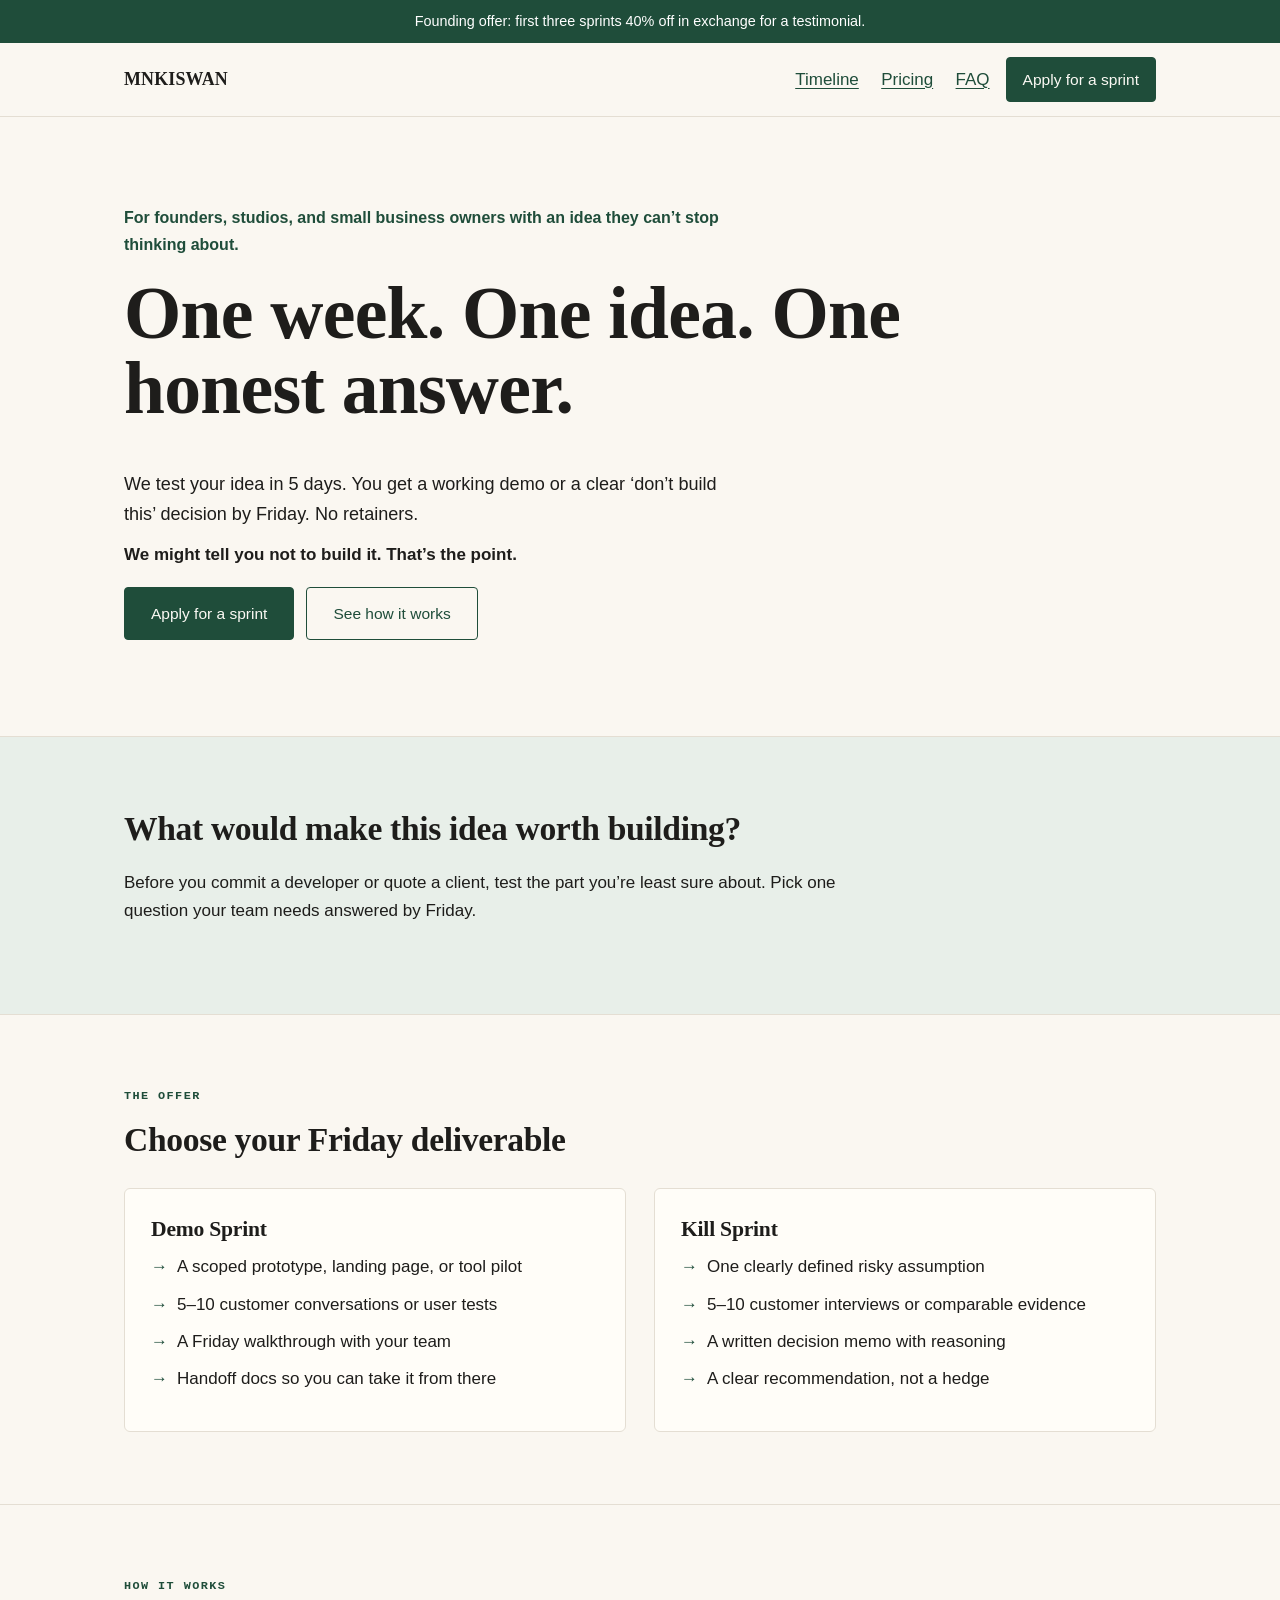
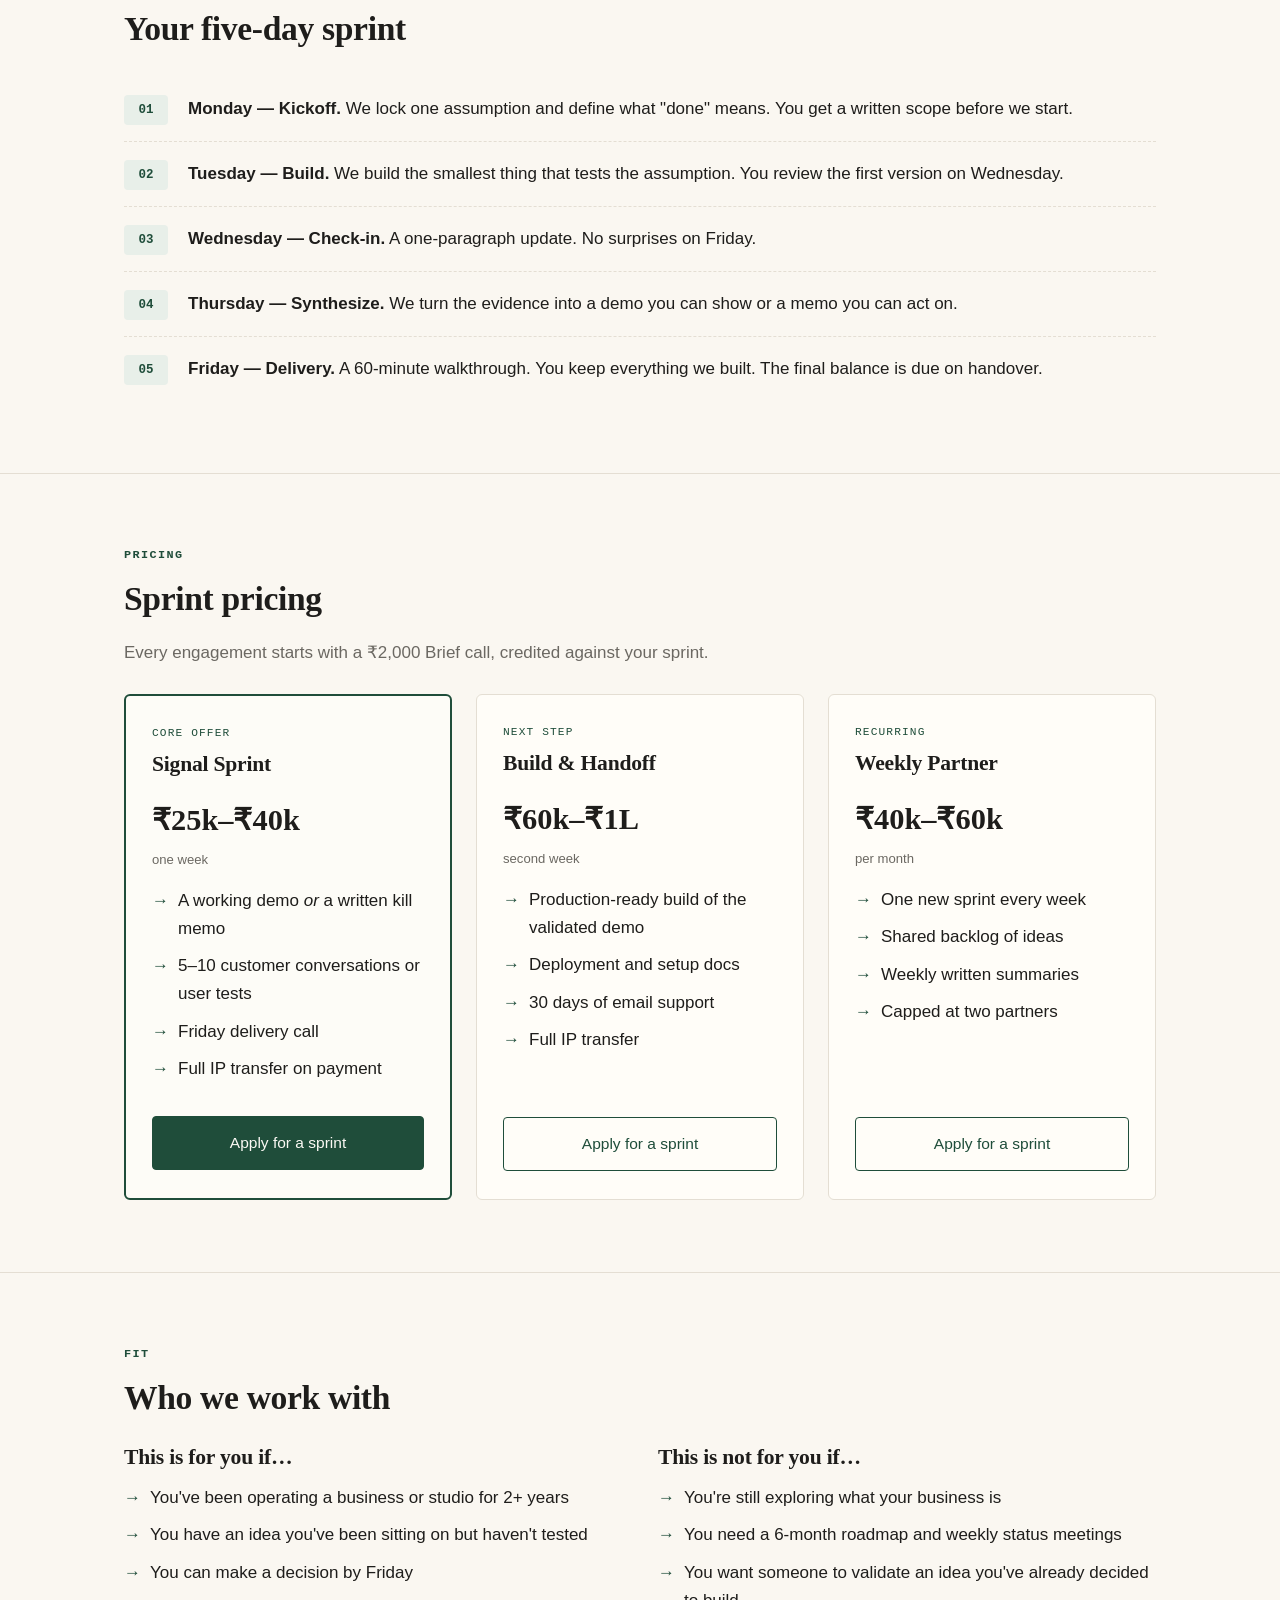
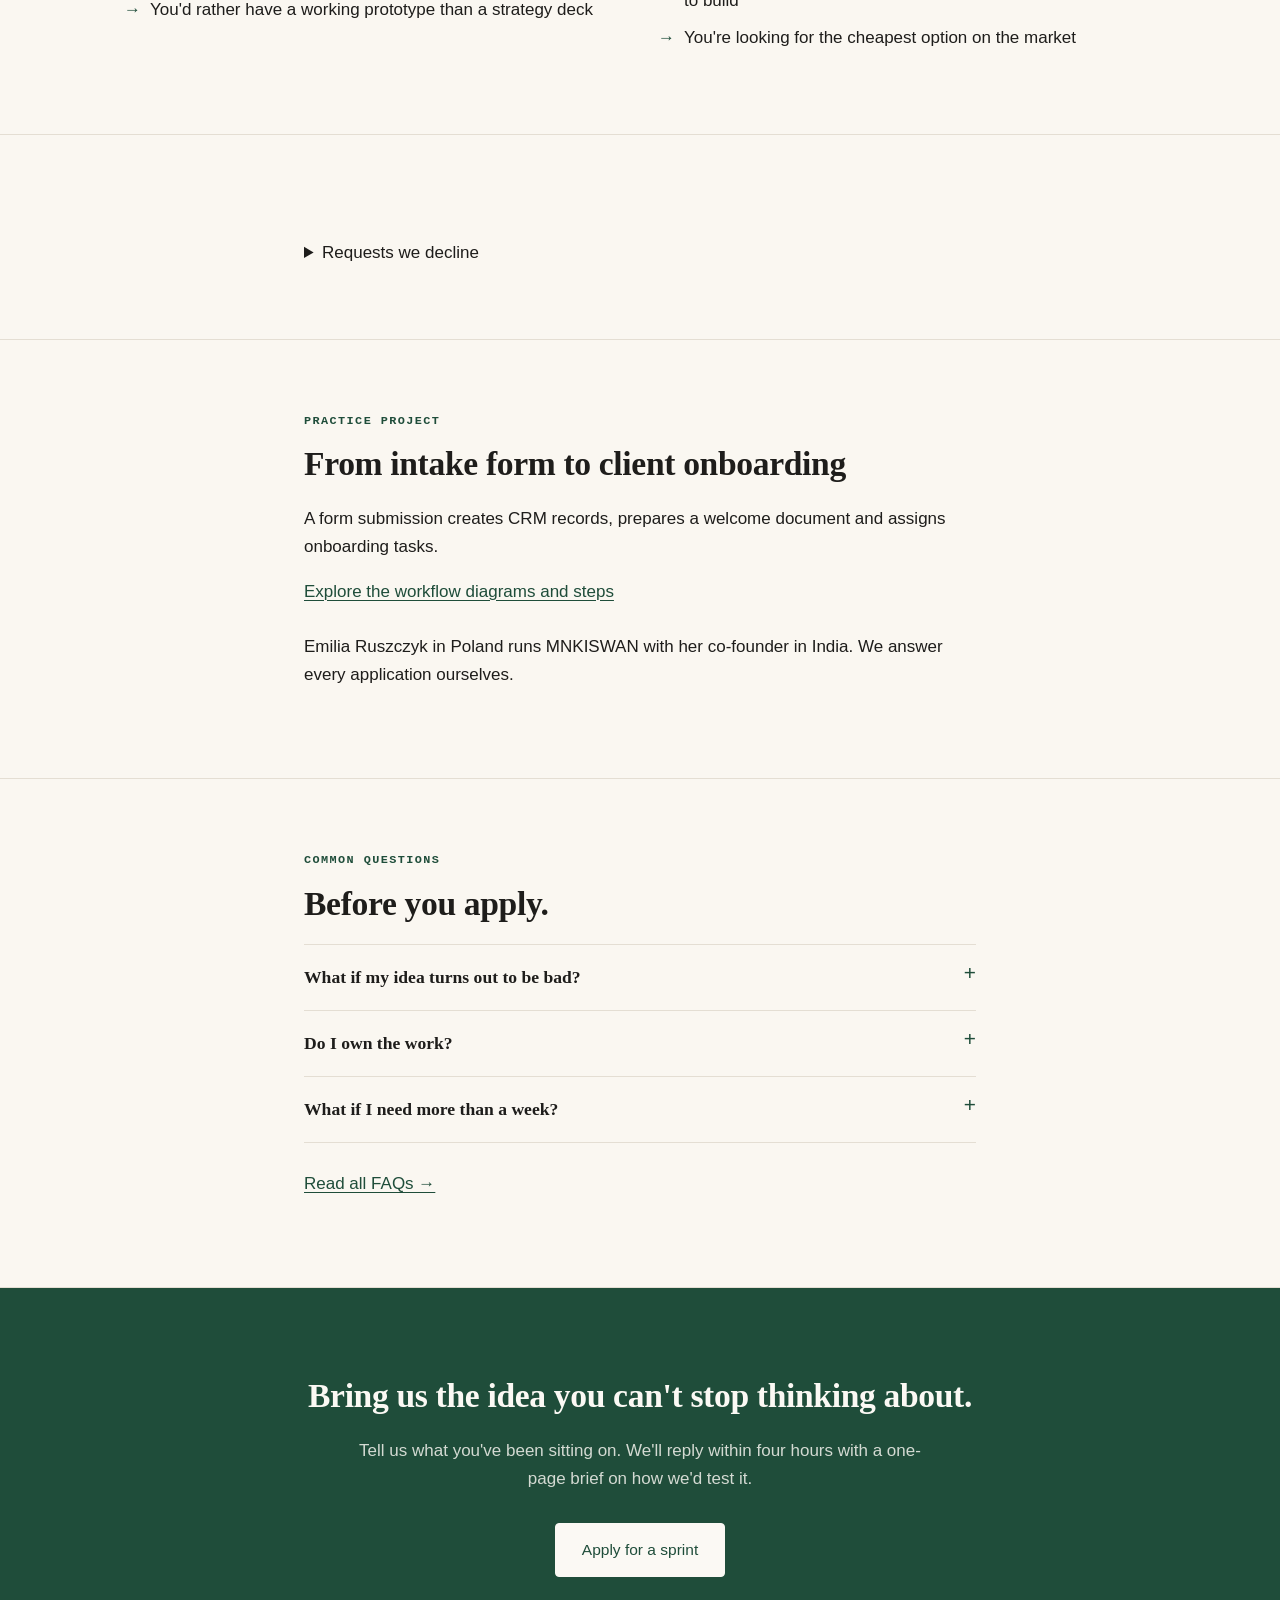
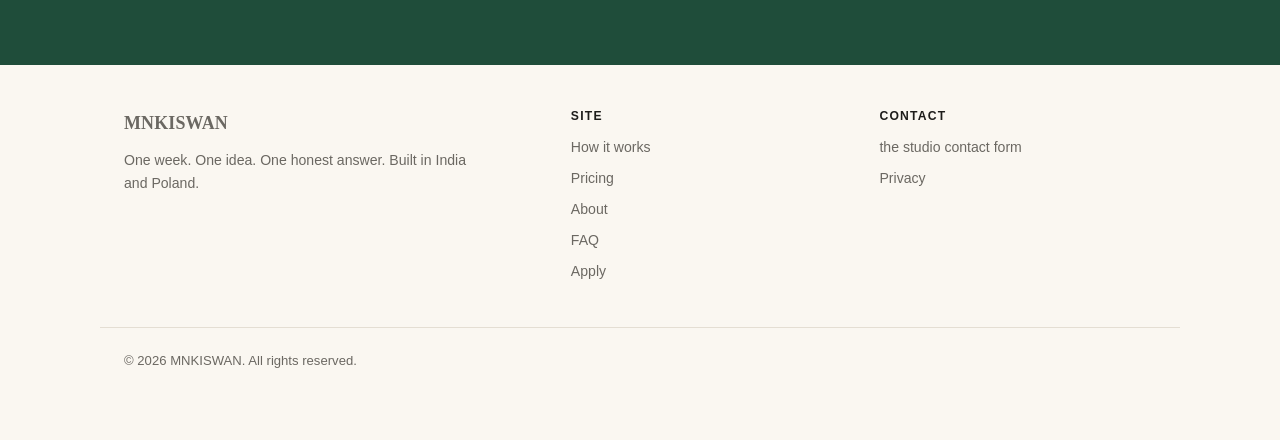
==== sprints/index.html @ 18005c89 "Add sprint site index.html" ====
<!DOCTYPE html>
<html lang="en">
<head>
<meta charset="UTF-8">
<meta name="viewport" content="width=device-width, initial-scale=1.0">
<title>MNKISWAN — One-week sprints for stalled ideas</title>
<meta name="description" content="We take your stalled idea and turn it into a working demo or a clear kill decision in 5 days. No retainers. No six-month roadmaps. Just proof.">

<!-- Open Graph -->
<meta property="og:title" content="MNKISWAN — One week. One idea. One honest answer.">
<meta property="og:description" content="We test your idea in 5 days. You get a working demo or a clear kill decision. No retainers.">
<meta property="og:type" content="website">






<link rel="stylesheet" href="styles.css">
</head>
<body>

<aside class="founding">Founding offer: first three sprints 40% off in exchange for a testimonial.</aside><header class="site-header"><div class="nav"><a class="logo" href="index.html">MNKISWAN</a><nav aria-label="Main"><a href="index.html#how">Timeline</a><a href="index.html#pricing">Pricing</a><a href="faq.html">FAQ</a></nav><a class="btn" href="apply.html">Apply for a sprint</a></div></header>

<main>

  <!-- HERO -->
  <section class="hero">
    <div class="wrap">
      <span class="eyebrow">For founders, studios, and small business owners with an idea they can’t stop thinking about.</span>
      <h1>One week. One idea. One honest answer.</h1>
      <p class="lede">We test your idea in 5 days. You get a working demo or a clear ‘don’t build this’ decision by Friday. No retainers.</p><p><strong>We might tell you not to build it. That’s the point.</strong></p>
      <div class="cta-row">
        <a class="btn" href="apply.html">Apply for a sprint</a>
        <a class="btn btn-ghost" href="#how">See how it works</a>
      </div>
      
    </div>
  </section>

  <section class="problem"><div class="wrap"><h2>What would make this idea worth building?</h2><p>Before you commit a developer or quote a client, test the part you’re least sure about. Pick one question your team needs answered by Friday.</p></div></section>
  <section id="offer">
    <div class="wrap">
      <span class="eyebrow">The offer</span>
      <h2>Choose your Friday deliverable</h2>
      <div class="grid-2 mt-2">
        <div class="card">
          <h3>Demo Sprint</h3>
          <ul class="checklist">
            <li>A scoped prototype, landing page, or tool pilot</li>
            <li>5–10 customer conversations or user tests</li>
            <li>A Friday walkthrough with your team</li>
            <li>Handoff docs so you can take it from there</li>
          </ul>
        </div>
        <div class="card">
          <h3>Kill Sprint</h3>
          <ul class="checklist">
            <li>One clearly defined risky assumption</li>
            <li>5–10 customer interviews or comparable evidence</li>
            <li>A written decision memo with reasoning</li>
            <li>A clear recommendation, not a hedge</li>
          </ul>
        </div>
      </div>
    </div>
  </section>

  <!-- HOW -->
  <section id="how">
    <div class="wrap">
      <span class="eyebrow">How it works</span>
      <h2>Your five-day sprint</h2>
      <ol class="timeline mt-2">
        <li><strong>Monday — Kickoff.</strong> We lock one assumption and define what "done" means. You get a written scope before we start.</li>
        <li><strong>Tuesday — Build.</strong> We build the smallest thing that tests the assumption. You review the first version on Wednesday.</li>
        <li><strong>Wednesday — Check-in.</strong> A one-paragraph update. No surprises on Friday.</li>
        <li><strong>Thursday — Synthesize.</strong> We turn the evidence into a demo you can show or a memo you can act on.</li>
        <li><strong>Friday — Delivery.</strong> A 60-minute walkthrough. You keep everything we built. The final balance is due on handover.</li>
      </ol>
    </div>
  </section>

  <!-- PRICING -->
  <section id="pricing">
    <div class="wrap">
      <span class="eyebrow">Pricing</span>
      <h2>Sprint pricing</h2>
      <p class="muted">Every engagement starts with a ₹2,000 Brief call, credited against your sprint.</p>

      <div class="grid-3 mt-2">
        <div class="card price-card featured">
          <span class="tag">Core offer</span>
          <h3>Signal Sprint</h3>
          <div class="price">₹25k–₹40k <small> one week</small></div>
          <ul class="checklist">
            <li>A working demo <em>or</em> a written kill memo</li>
            <li>5–10 customer conversations or user tests</li>
            <li>Friday delivery call</li>
            <li>Full IP transfer on payment</li>
          </ul>
          <a class="btn btn-block" href="apply.html">Apply for a sprint</a>
        </div>

        <div class="card price-card">
          <span class="tag">Next step</span>
          <h3>Build &amp; Handoff</h3>
          <div class="price">₹60k–₹1L <small> second week</small></div>
          <ul class="checklist">
            <li>Production-ready build of the validated demo</li>
            <li>Deployment and setup docs</li>
            <li>30 days of email support</li>
            <li>Full IP transfer</li>
          </ul>
          <a class="btn btn-ghost btn-block" href="apply.html">Apply for a sprint</a>
        </div>

        <div class="card price-card">
          <span class="tag">Recurring</span>
          <h3>Weekly Partner</h3>
          <div class="price">₹40k–₹60k <small> per month</small></div>
          <ul class="checklist">
            <li>One new sprint every week</li>
            <li>Shared backlog of ideas</li>
            <li>Weekly written summaries</li>
            <li>Capped at two partners</li>
          </ul>
          <a class="btn btn-ghost btn-block" href="apply.html">Apply for a sprint</a>
        </div>
      </div>
    </div>
  </section>

  <!-- FIT -->
  <section>
    <div class="wrap">
      <span class="eyebrow">Fit</span>
      <h2>Who we work with</h2>
      <div class="two-col mt-2">
        <div>
          <h3>This is for you if…</h3>
          <ul class="checklist">
            <li>You've been operating a business or studio for 2+ years</li>
            <li>You have an idea you've been sitting on but haven't tested</li>
            <li>You can make a decision by Friday</li>
            <li>You'd rather have a working prototype than a strategy deck</li>
          </ul>
        </div>
        <div>
          <h3>This is not for you if…</h3>
          <ul class="checklist">
            <li>You're still exploring what your business is</li>
            <li>You need a 6-month roadmap and weekly status meetings</li>
            <li>You want someone to validate an idea you've already decided to build</li>
            <li>You're looking for the cheapest option on the market</li>
          </ul>
        </div>
      </div>
    </div>
  </section>

  <section><div class="wrap narrow"><details class="decline"><summary>Requests we decline</summary><ul><li>Unscoped Uber or Instagram clones</li><li>Equity-only partnerships</li><li>Free pilots. The smallest paid step is the ₹2,000 Brief.</li><li>Website repairs and maintenance</li><li>Dropshipping or passive-income stores</li><li>Instagram follower campaigns</li><li>Full mobile apps in five days. Ask about a PWA or clickable prototype.</li><li>Health, finance or legal projects without a domain expert</li><li>Projects requiring manufacturing or physical inventory</li></ul></details></div></section><section><div class="wrap narrow"><span class="eyebrow">Practice project</span><h2>From intake form to client onboarding</h2><p>A form submission creates CRM records, prepares a welcome document and assigns onboarding tasks.</p><a href="https://mnkiswan.github.io/zoho-flow-portfolio/">Explore the workflow diagrams and steps</a><p class="mt-2">Emilia Ruszczyk in Poland runs MNKISWAN with her co-founder in India. We answer every application ourselves.</p></div></section>
  <section class="faq">
    <div class="wrap narrow">
      <span class="eyebrow">Common questions</span>
      <h2>Before you apply.</h2>

      <details>
        <summary>What if my idea turns out to be bad?</summary>
        <p>You receive the evidence, our recommendation and what would change our decision. You decide whether to build, revise or stop.</p>
      </details>

      <details>
        <summary>Do I own the work?</summary>
        <p>Yes. Full IP transfer on payment. We keep the right to describe the engagement in an anonymized case study.</p>
      </details>

      <details>
        <summary>What if I need more than a week?</summary>
        <p>You can book Build &amp; Handoff for a second week once the scope and price are agreed.</p>
      </details>

      <p class="mt-2"><a href="faq.html">Read all FAQs →</a></p>
    </div>
  </section>

  <!-- FINAL CTA -->
  <section class="final-cta">
    <div class="wrap">
      <h2>Bring us the idea you can't stop thinking about.</h2>
      <p>Tell us what you've been sitting on. We'll reply within four hours with a one-page brief on how we'd test it.</p>
      <a class="btn" href="apply.html">Apply for a sprint</a>
    </div>
  </section>

</main>

<footer class="site-footer">
  <div class="wrap">
    <div>
      <a class="logo" href="index.html">MNKISWAN</a>
      <p class="muted" style="margin-top:10px; max-width:26em;">One week. One idea. One honest answer. Built in India and Poland.</p>
    </div>
    <div>
      <h4>Site</h4>
      <ul>
        <li><a href="#how">How it works</a></li>
        <li><a href="#pricing">Pricing</a></li>
        <li><a href="about.html">About</a></li>
        <li><a href="faq.html">FAQ</a></li>
        <li><a href="apply.html">Apply</a></li>
      </ul>
    </div>
    <div>
      <h4>Contact</h4>
      <ul>
        <li><a href="https://mnkiswanbuildtogether.wordpress.com/contact/">the studio contact form</a></li>
        <li><a href="privacy.html">Privacy</a></li>
      </ul>
    </div>
  </div>
  <div class="wrap footer-base">
    <p>© <span id="year"></span> MNKISWAN. All rights reserved.</p>
  </div>
</footer>

<button type="button" id="settings" hidden>Ad measurement settings</button><dialog id="consent"><h2>Allow ad measurement?</h2><p>Meta can record page views and successful applications. Your form answers are never included in these events.</p><button id="deny">Decline</button> <button id="allow">Allow</button></dialog><script src="config.js"></script><script src="script.js"></script>
</body>
</html>
---- sprints/styles.css ----
/* ============ TOKENS ============ */
*, *::before, *::after { box-sizing: border-box; }

:root {
  --bg: #FAF7F1;
  --card: #FFFDF8;
  --ink: #1E1D1B;
  --muted: #6B6862;
  --green: #1F4D3A;
  --green-hover: #163a2c;
  --green-soft: #E8EFE9;
  --red: #B23A2E;
  --line: #E4DED3;
  --max: 1080px;
  --narrow: 720px;
  --serif: Georgia, "Iowan Old Style", "Times New Roman", serif;
  --sans: -apple-system, BlinkMacSystemFont, "Segoe UI", Roboto, Helvetica, Arial, sans-serif;
  --mono: ui-monospace, "SF Mono", Menlo, Consolas, monospace;
}

html { scroll-behavior: smooth; -webkit-text-size-adjust: 100%; }

body {
  margin: 0;
  background: var(--bg);
  color: var(--ink);
  font-family: var(--sans);
  font-size: 17px;
  line-height: 1.65;
}

img { max-width: 100%; display: block; }

a { color: var(--green); text-decoration: underline; text-underline-offset: 3px; text-decoration-thickness: 1px; }
a:hover { text-decoration-thickness: 2px; }
a:focus-visible { outline: 2px solid var(--green); outline-offset: 3px; border-radius: 2px; }

h1, h2, h3, h4 { font-family: var(--serif); font-weight: 600; line-height: 1.2; letter-spacing: -0.01em; margin: 0 0 .6em; text-align: left; }
h1 { font-size: clamp(2rem, 6vw, 3.1rem); }
h2 { font-size: clamp(1.5rem, 4vw, 2.1rem); }
h3 { font-size: clamp(1.15rem, 2.5vw, 1.35rem); }
p { margin: 0 0 1em; }

.eyebrow {
  font-family: var(--mono);
  font-size: .74rem;
  font-weight: 600;
  letter-spacing: .12em;
  text-transform: uppercase;
  color: var(--green);
  margin-bottom: 1.1em;
  display: block;
}

.wrap { max-width: var(--max); margin: 0 auto; padding: 0 24px; }
.narrow { max-width: var(--narrow); margin: 0 auto; }
section { padding: 72px 0; }
section + section { border-top: 1px solid var(--line); }

/* header */
.site-header { position: sticky; top: 0; z-index: 50; background: rgba(250,247,241,.94); backdrop-filter: blur(8px); border-bottom: 1px solid var(--line); }
.nav { max-width: var(--max); margin: 0 auto; padding: 14px 24px; display: flex; align-items: center; justify-content: space-between; gap: 16px; position: relative; }
.logo { font-family: var(--serif); font-size: 1.12rem; font-weight: 600; color: var(--ink); text-decoration: none; letter-spacing: .01em; }
.nav-links { display: flex; align-items: center; gap: 24px; list-style: none; margin: 0; padding: 0; }
.nav-links a { font-size: .93rem; text-decoration: none; color: var(--ink); }
.nav-links a:hover { color: var(--green); text-decoration: underline; }
.nav-toggle { display: none; background: none; border: 1px solid var(--line); border-radius: 4px; padding: 6px 10px; cursor: pointer; color: var(--ink); font-size: 1rem; }

@media (max-width: 760px) {
  .nav-links {
    display: none;
    position: absolute;
    top: 100%; left: 0; right: 0;
    background: var(--bg);
    border-bottom: 1px solid var(--line);
    flex-direction: column;
    padding: 16px 24px 22px;
    gap: 14px;
    align-items: flex-start;
  }
  .nav-links.open { display: flex; }
  .nav-toggle { display: inline-block; }
}

/* buttons */
.btn {
  display: inline-block;
  background: var(--green);
  color: #FBF9F4;
  text-decoration: none;
  font-family: var(--sans);
  font-size: .97rem;
  font-weight: 500;
  padding: 13px 26px;
  border-radius: 4px;
  border: 1px solid var(--green);
  cursor: pointer;
  transition: background .15s ease;
  text-align: center;
}
.btn:hover { background: var(--green-hover); }
.btn:focus-visible { outline: 2px solid var(--ink); outline-offset: 3px; }
.btn-ghost { background: transparent; color: var(--green); }
.btn-ghost:hover { background: var(--green-soft); }
.btn-sm { padding: 9px 18px; font-size: .9rem; }
.btn-block { display: block; width: 100%; }

/* hero */
.hero { padding: 88px 0 72px; }
.hero h1 { max-width: 15em; }
.hero .lede { font-size: 1.13rem; max-width: 34em; color: var(--ink); margin-bottom: 1.8em; }
.cta-row { display: flex; flex-wrap: wrap; gap: 12px; margin-bottom: 1.4em; }
.micro { font-size: .88rem; color: var(--muted); }

@media (max-width: 600px) {
  .hero { padding: 56px 0 52px; }
  .cta-row .btn { width: 100%; }
}

/* trust bar */
.trust { padding: 26px 0; background: var(--green-soft); border-top: 1px solid var(--line); border-bottom: 1px solid var(--line); text-align: center; }
.trust p { margin: 0; font-size: .95rem; color: var(--green); }

/* grids */
.grid-2 { display: grid; grid-template-columns: 1fr 1fr; gap: 28px; }
.grid-3 { display: grid; grid-template-columns: repeat(3, 1fr); gap: 24px; }
@media (max-width: 820px) { .grid-2, .grid-3 { grid-template-columns: 1fr; } }

/* cards */
.card { background: var(--card); border: 1px solid var(--line); border-radius: 6px; padding: 28px 26px; }
.card h3 { margin-bottom: .5em; }
.card p:last-child, .card ul:last-child { margin-bottom: 0; }

/* lists */
.checklist { list-style: none; padding: 0; margin: 0; }
.checklist li { padding-left: 26px; position: relative; margin-bottom: .55em; }
.checklist li::before { content: "→"; position: absolute; left: 0; color: var(--green); font-weight: 700; }

/* timeline */
.timeline { list-style: none; padding: 0; margin: 0; counter-reset: day; }
.timeline li { position: relative; padding: 18px 0 18px 64px; border-bottom: 1px dashed var(--line); counter-increment: day; }
.timeline li:last-child { border-bottom: none; }
.timeline li::before {
  content: "0" counter(day);
  position: absolute; left: 0; top: 18px;
  font-family: var(--mono); font-size: .78rem; font-weight: 600;
  color: var(--green); background: var(--green-soft);
  width: 44px; height: 30px; border-radius: 4px;
  display: flex; align-items: center; justify-content: center;
}

/* pricing */
.price-card { display: flex; flex-direction: column; }
.price-card .price { font-family: var(--serif); font-size: 1.9rem; font-weight: 600; margin: .2em 0 .1em; }
.price-card .price small { font-family: var(--sans); font-size: .82rem; font-weight: 400; color: var(--muted); display: block; margin-top: 4px; }
.price-card .tag { font-family: var(--mono); font-size: .7rem; letter-spacing: .1em; text-transform: uppercase; color: var(--green); margin-bottom: .8em; }
.price-card.featured { border: 2px solid var(--green); background: #FDFCF7; }
.price-card ul { margin: .8em 0 1.4em; }
.price-card .btn { margin-top: auto; }

/* two-col */
.two-col { display: grid; grid-template-columns: 1fr 1fr; gap: 36px; }
@media (max-width: 820px) { .two-col { grid-template-columns: 1fr; gap: 28px; } }

/* FAQ */
.faq details { border-bottom: 1px solid var(--line); padding: 18px 0; }
.faq details:first-of-type { border-top: 1px solid var(--line); }
.faq summary { cursor: pointer; font-family: var(--serif); font-size: 1.1rem; font-weight: 600; list-style: none; display: flex; justify-content: space-between; gap: 16px; }
.faq summary::-webkit-details-marker { display: none; }
.faq summary::after { content: "+"; font-family: var(--sans); font-weight: 400; color: var(--green); font-size: 1.3rem; line-height: 1; }
.faq details[open] summary::after { content: "−"; }
.faq details p { margin: 14px 0 0; }

/* final cta */
.final-cta { text-align: center; padding: 88px 0; background: var(--green); color: #FBF9F4; }
.final-cta h2 { color: #FBF9F4; max-width: 22em; margin-left: auto; margin-right: auto; text-align: center; }
.final-cta p { color: rgba(251,249,244,.82); max-width: 34em; margin: 0 auto 1.8em; }
.final-cta .btn { background: #FBF9F4; color: var(--green); border-color: #FBF9F4; }
.final-cta .btn:hover { background: #fff; }

/* footer */
.site-footer { padding: 44px 0 56px; font-size: .88rem; color: var(--muted); }
.site-footer .wrap { display: grid; grid-template-columns: 1.5fr 1fr 1fr; gap: 32px; }
.site-footer h4 { font-family: var(--sans); font-size: .76rem; letter-spacing: .1em; text-transform: uppercase; color: var(--ink); margin-bottom: 1em; }
.site-footer ul { list-style: none; padding: 0; margin: 0; }
.site-footer li { margin-bottom: .55em; }
.site-footer a { color: var(--muted); text-decoration: none; }
.site-footer a:hover { color: var(--green); text-decoration: underline; }
.footer-base { border-top: 1px solid var(--line); margin-top: 36px; padding-top: 22px; font-size: .82rem; color: var(--muted); }
@media (max-width: 760px) { .site-footer .wrap { grid-template-columns: 1fr 1fr; } }
@media (max-width: 480px) { .site-footer .wrap { grid-template-columns: 1fr; } }

/* forms */
.form-grid { display: grid; grid-template-columns: 1fr 1fr; gap: 18px; }
.form-field { display: flex; flex-direction: column; gap: 6px; }
.form-field.full { grid-column: 1 / -1; }
.form-field label { font-size: .88rem; font-weight: 600; }
.form-field input, .form-field select, .form-field textarea {
  font-family: var(--sans); font-size: 1rem; padding: 12px 14px;
  border: 1px solid var(--line); border-radius: 4px; background: var(--card); color: var(--ink);
  width: 100%;
}
.form-field input:focus, .form-field select:focus, .form-field textarea:focus {
  outline: 2px solid var(--green); outline-offset: 1px; border-color: var(--green);
}
.form-field textarea { min-height: 130px; resize: vertical; }
.form-note { font-size: .85rem; color: var(--muted); margin-top: 14px; }
@media (max-width: 640px) { .form-grid { grid-template-columns: 1fr; } }

/* utilities */
.mt-2 { margin-top: 1.6em; }
.center { text-align: center; }
.muted { color: var(--muted); }

/* page intro */
.page-intro { padding: 72px 0 48px; border-bottom: 1px solid var(--line); }
.page-intro h1 { max-width: 18em; }
.page-intro .lede { font-size: 1.1rem; max-width: 36em; color: var(--muted); }.founding {background:var(--green);color:white;text-align:center;padding:.6rem 1rem;font-size:.9rem}
.nav nav {display:flex;gap:1.4rem;margin-left:auto}.nav .btn {padding:.55rem 1rem}
.hero h1 {font-size:clamp(2.5rem,6vw,4.6rem);max-width:11em;line-height:1.02}
.hero .eyebrow {text-transform:none;letter-spacing:0;font-family:var(--sans);font-size:1rem;max-width:40em}
.hero .lede {margin-bottom:.75rem}.problem {background:var(--green-soft)} .problem p {max-width:44em}
.decline {margin-top:2rem}.decline summary,button {cursor:pointer}.decline li {margin:.5em 0}
section[id] {scroll-margin-top:5rem}.price {overflow-wrap:anywhere}
dialog {max-width:min(28rem,90vw);border:1px solid var(--line);border-radius:8px;padding:1.5rem}
dialog button,#settings {font:inherit;padding:.5rem .9rem}button:disabled {opacity:.6;cursor:default}
@media(max-width:700px){.nav nav{display:none}.nav{padding:10px 14px;gap:8px}.hero{padding:32px 0}.wrap{padding-inline:18px}section{padding:44px 0}.nav .btn{font-size:.88rem}}

[hidden]{display:none!important}
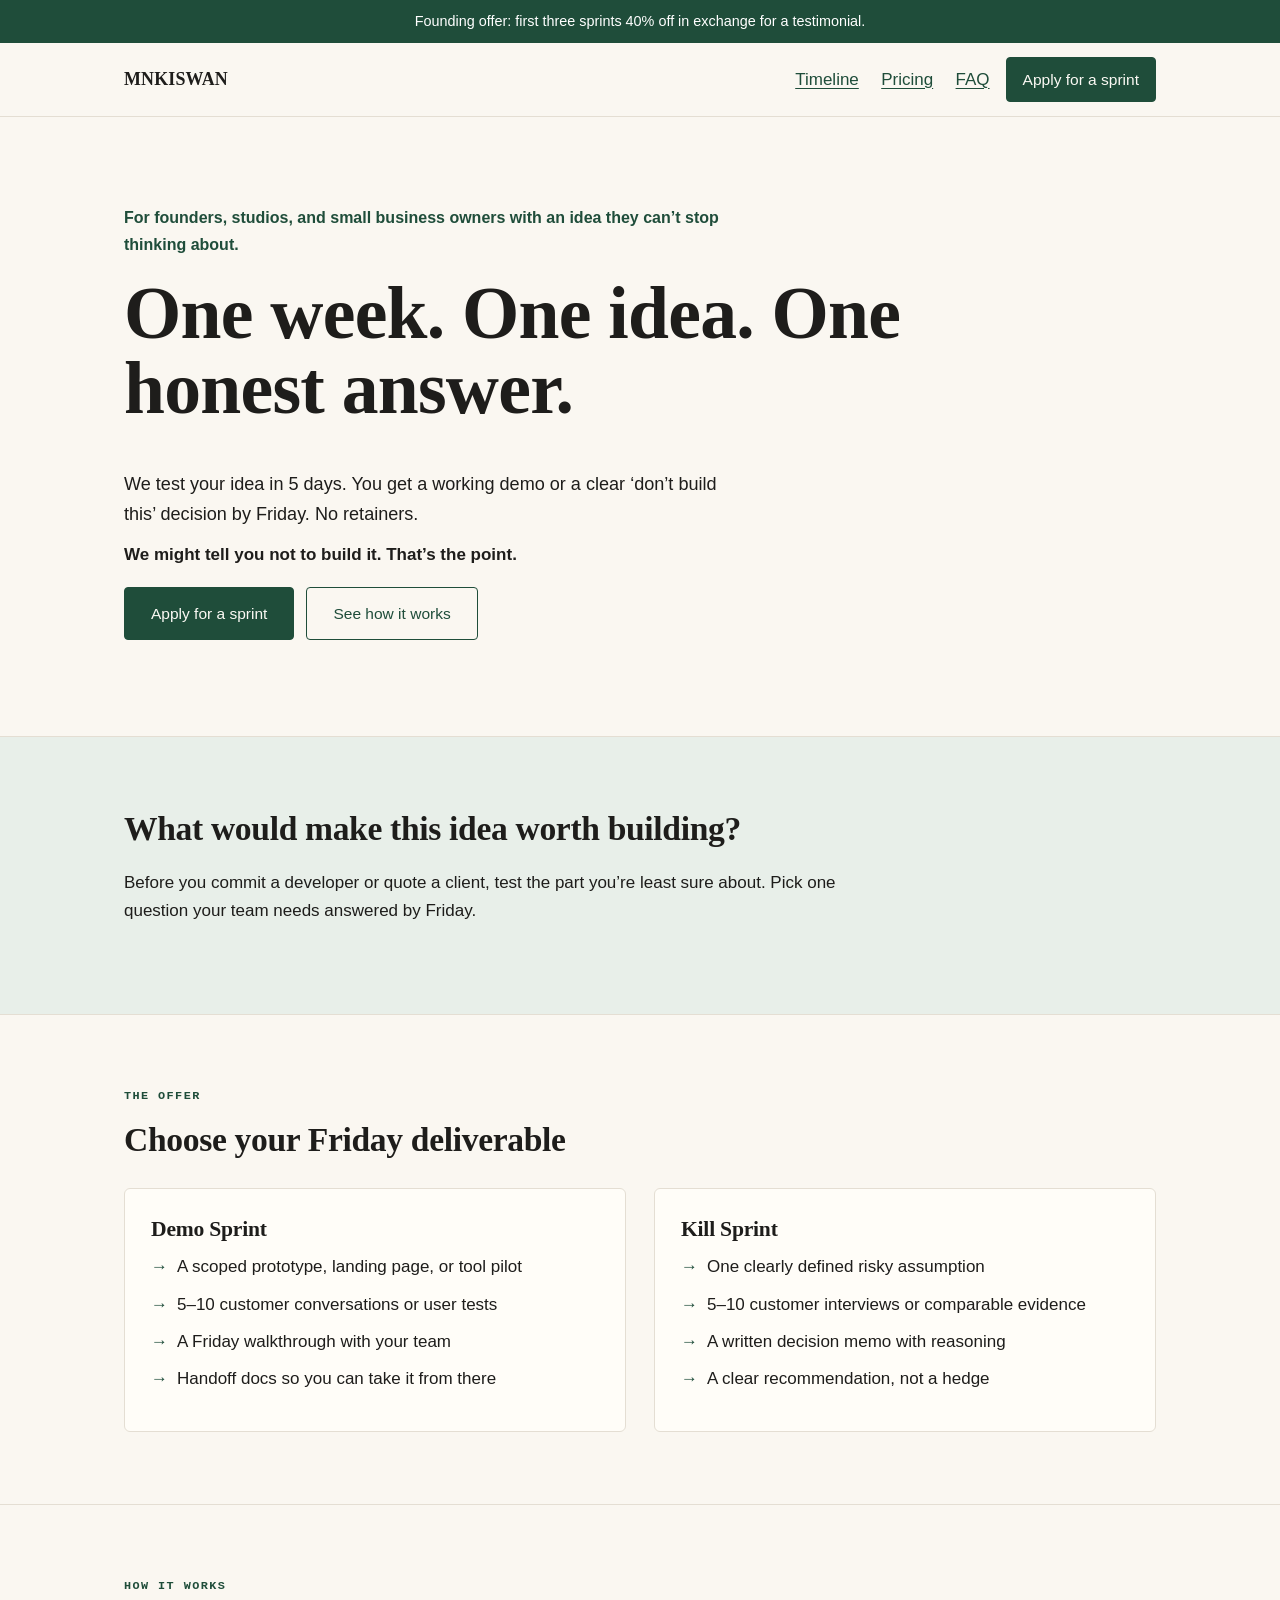
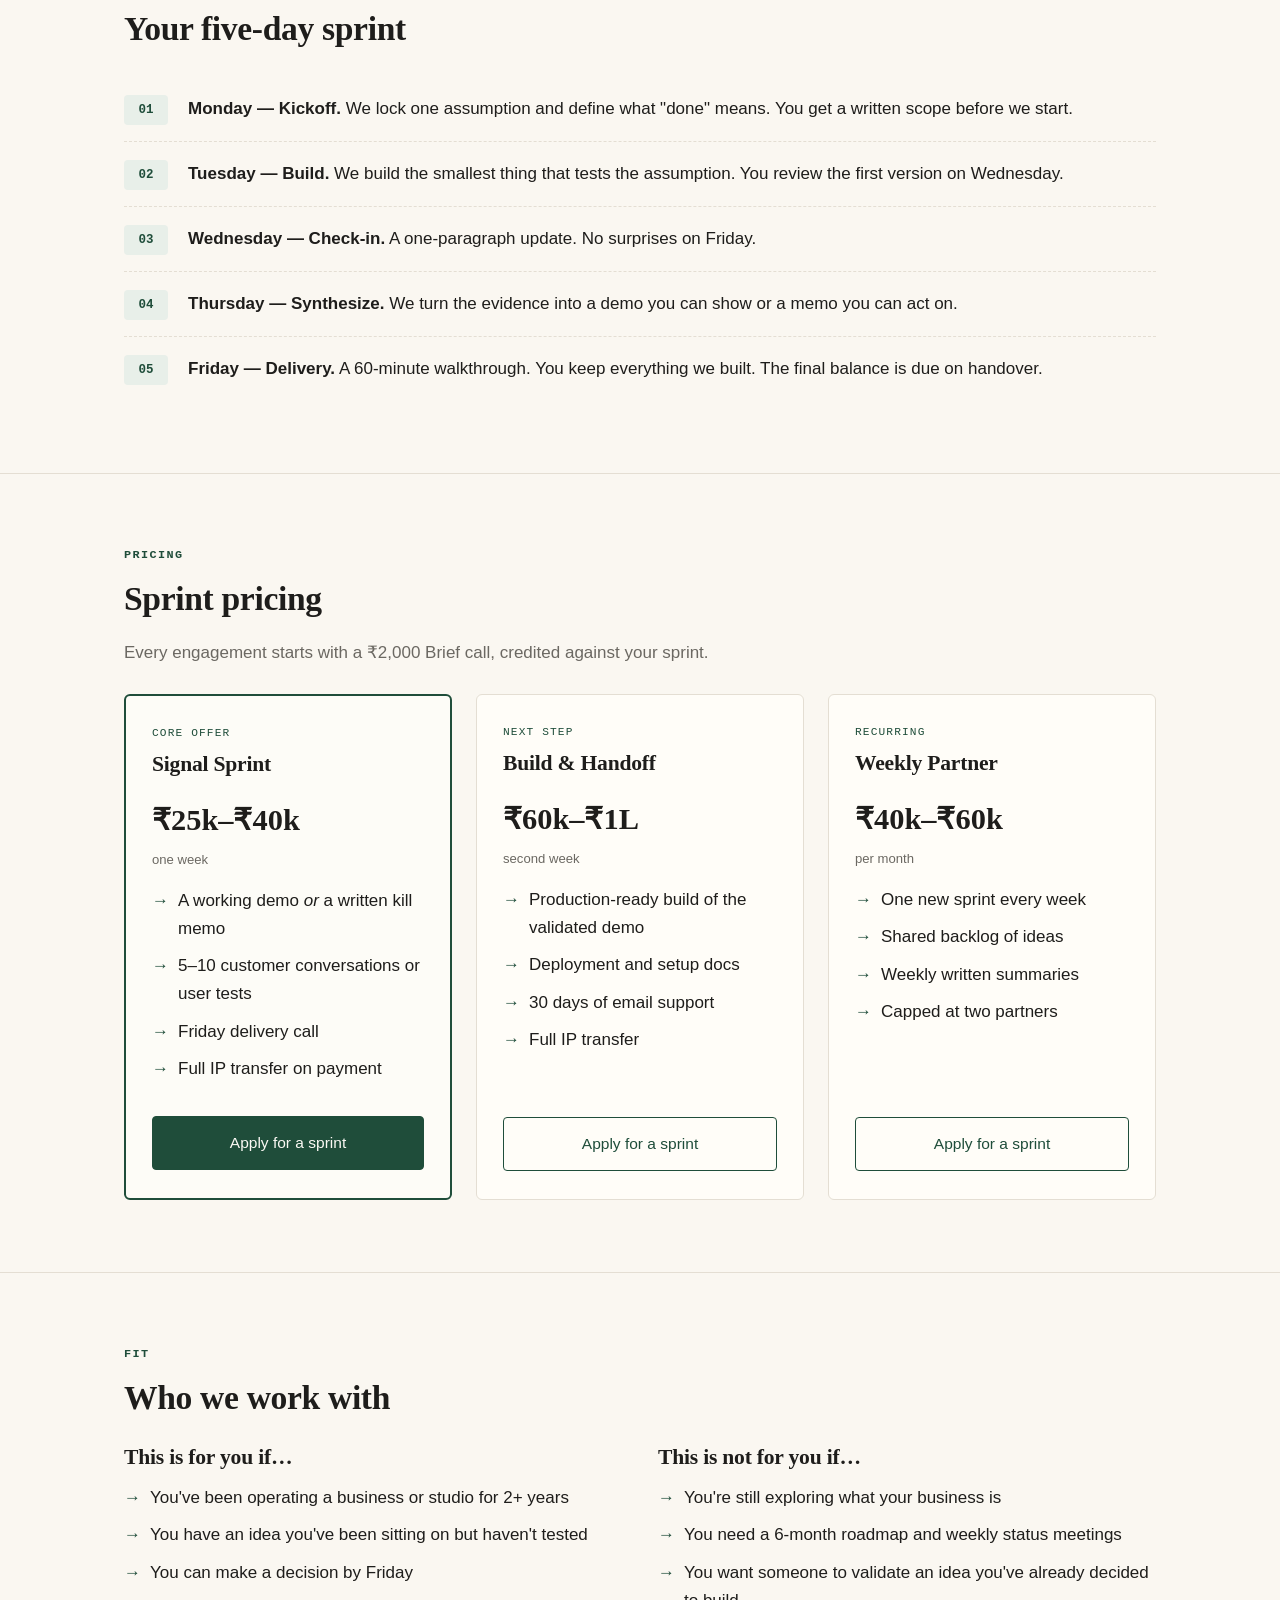
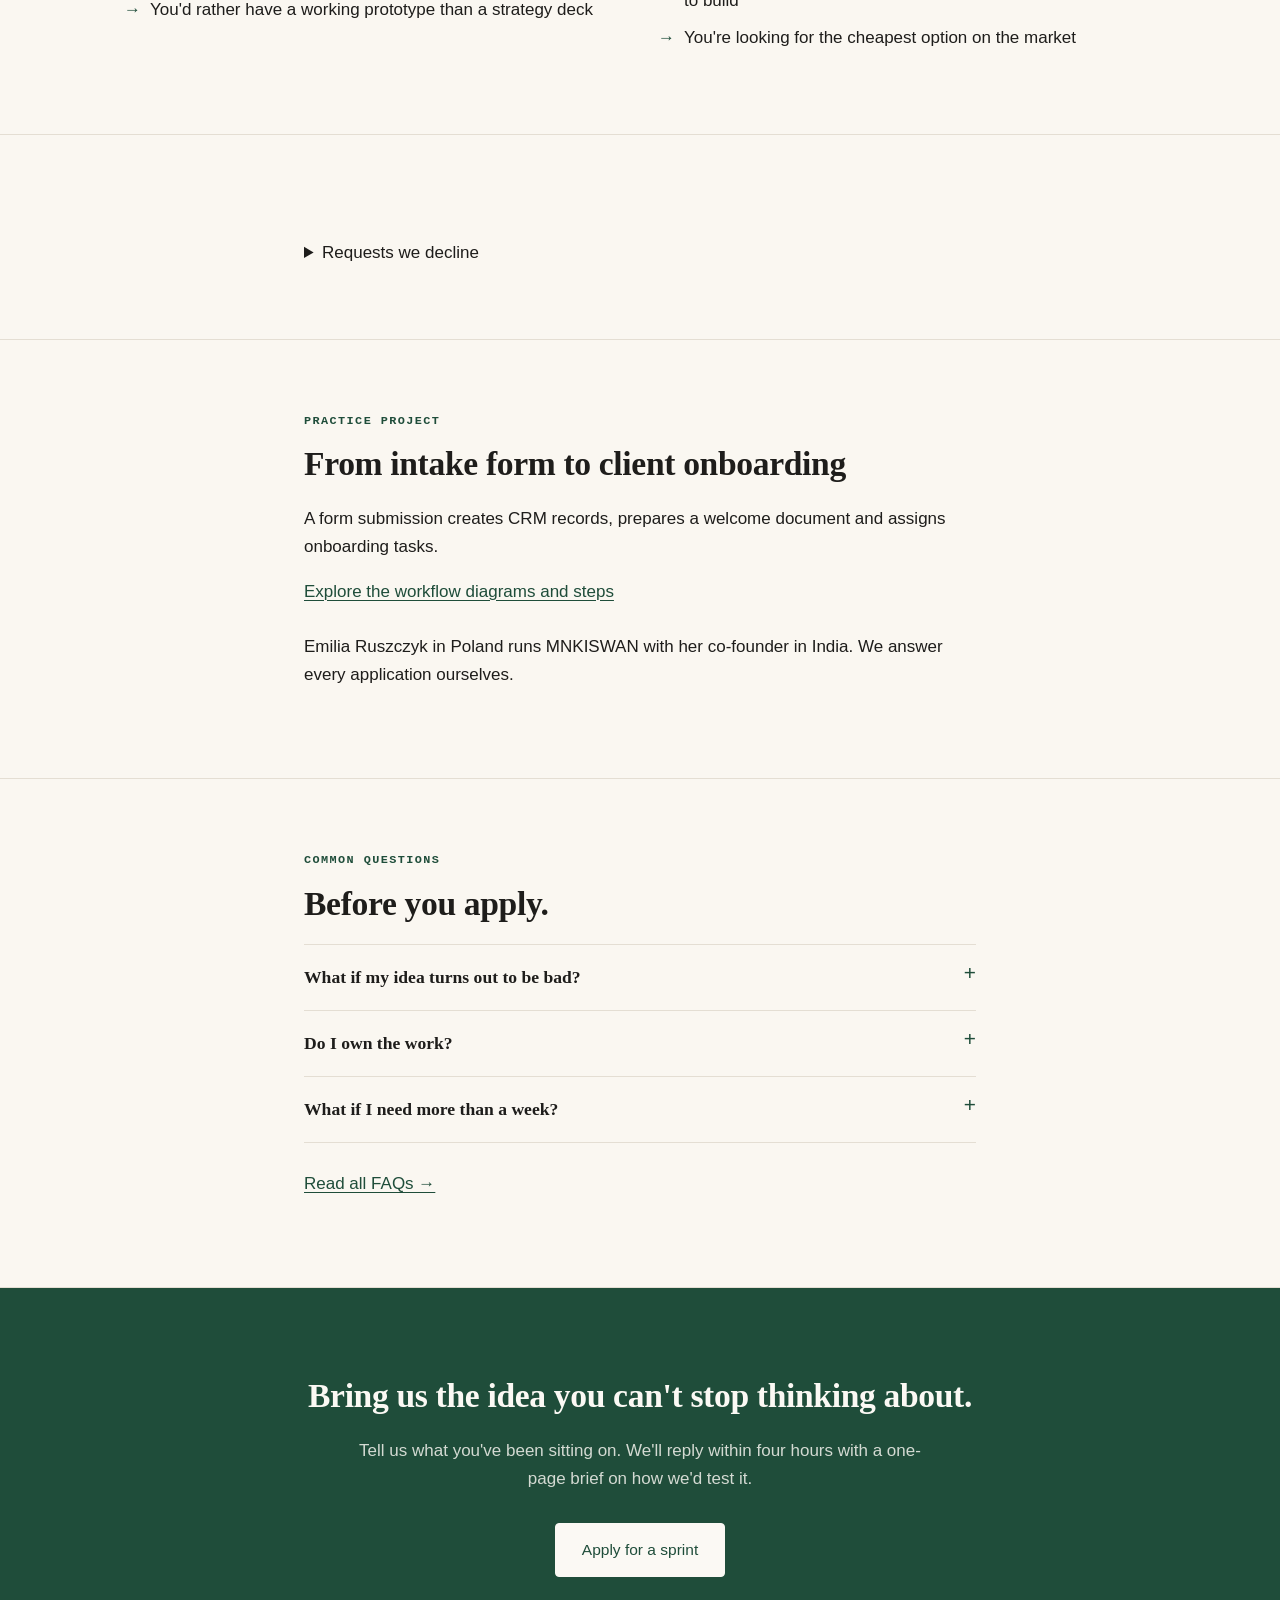
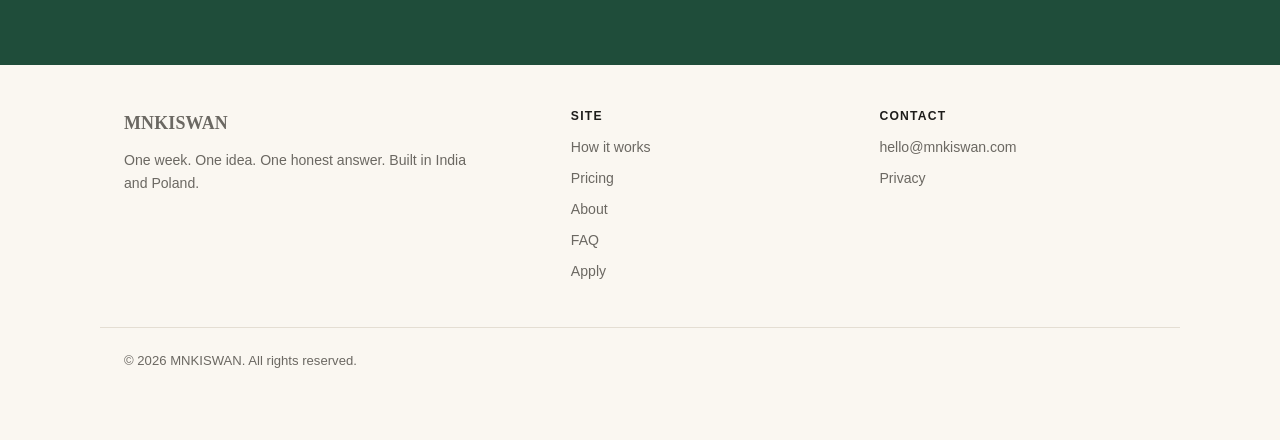
==== commit 3388a7c4: "Publish verified Zoho studio contact address" ====
--- a/sprints/index.html
+++ b/sprints/index.html
@@ -214,7 +214,7 @@
     <div>
       <h4>Contact</h4>
       <ul>
-        <li><a href="https://mnkiswanbuildtogether.wordpress.com/contact/">the studio contact form</a></li>
+        <li><a href="mailto:hello@mnkiswan.com">hello@mnkiswan.com</a></li>
         <li><a href="privacy.html">Privacy</a></li>
       </ul>
     </div>
